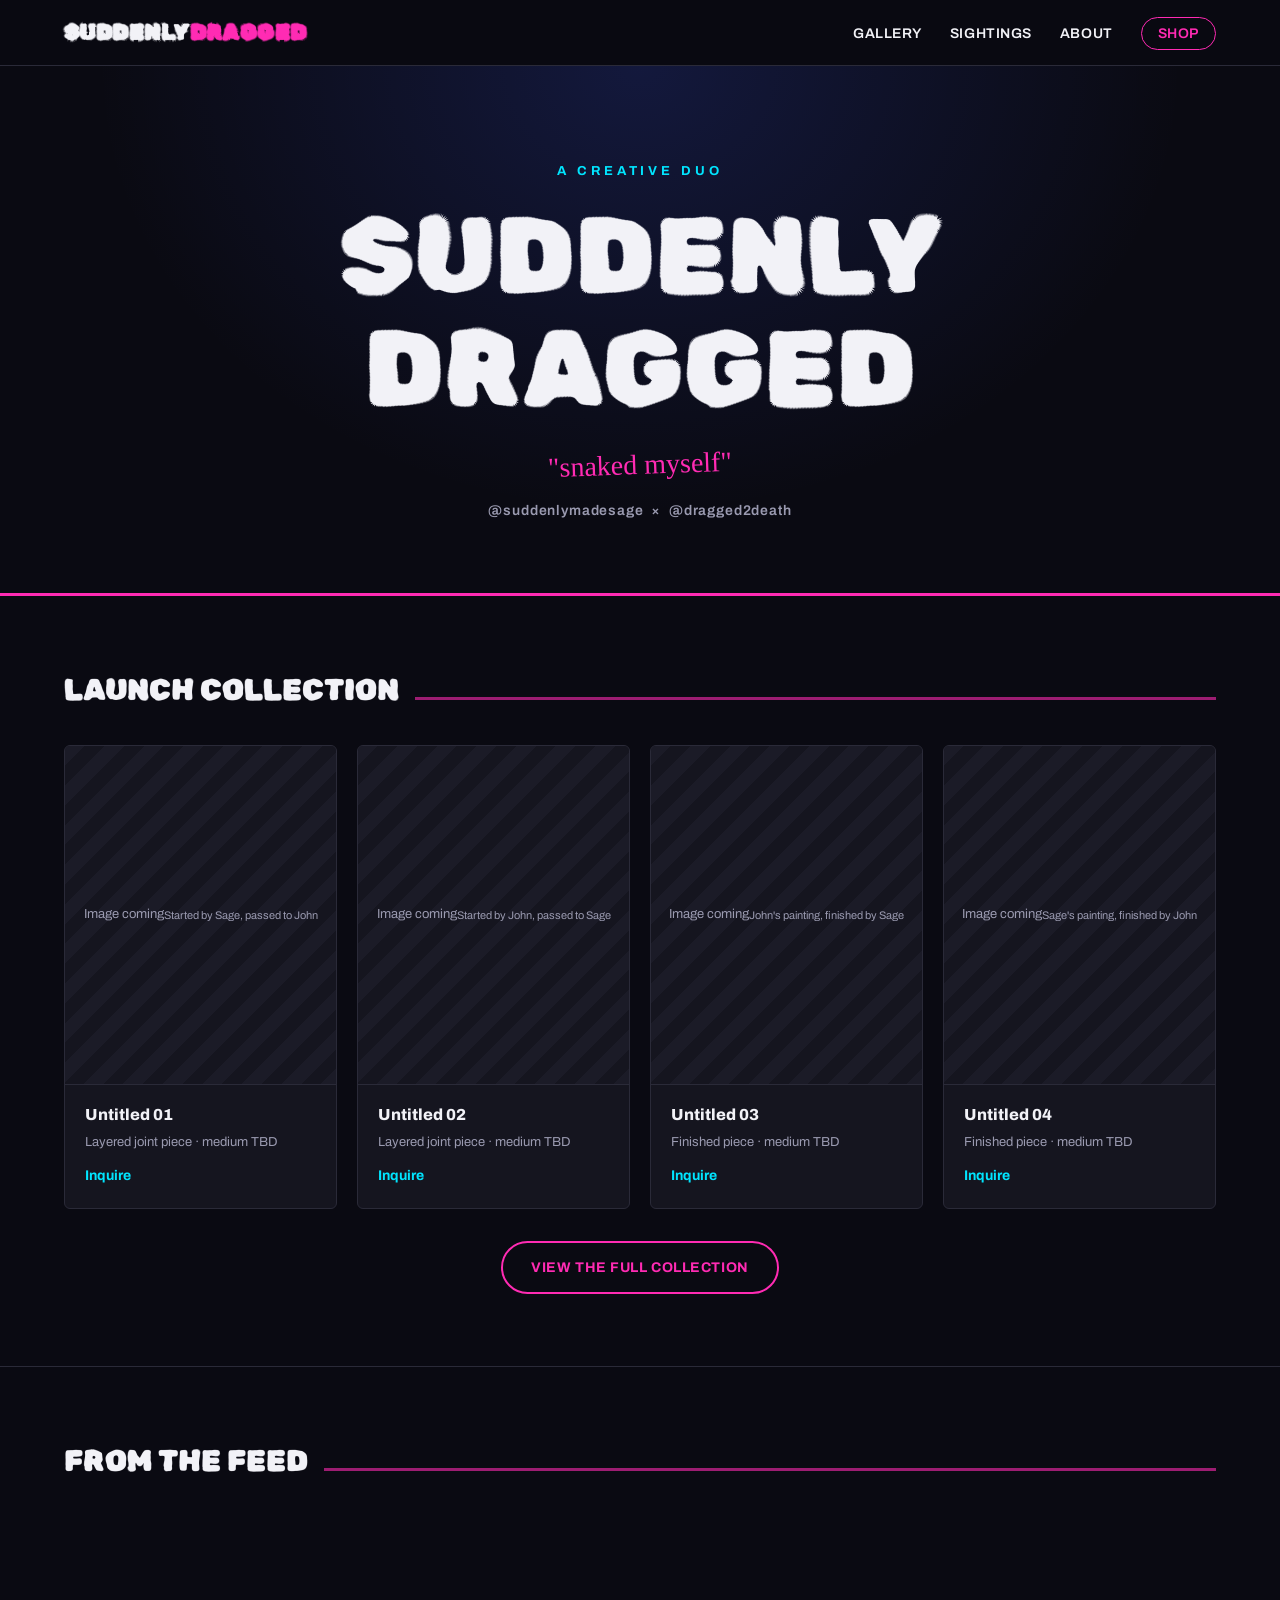
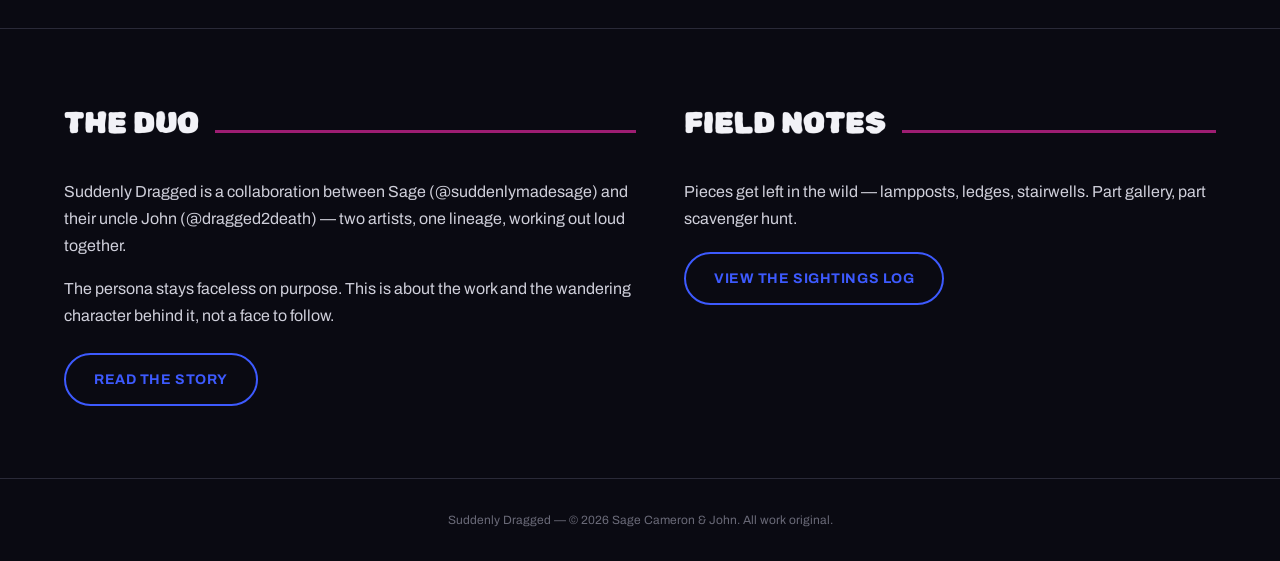
==== index.html @ cc959b2f "Initial site: Suddenly Dragged launch pages Homepage, gallery, about, shop, sightings log, and hidde" ====
<!doctype html>
<html lang="en">
<head>
<meta charset="utf-8">
<meta name="viewport" content="width=device-width, initial-scale=1">
<title>Suddenly Dragged</title>
<meta name="description" content="Suddenly Dragged — a creative duo by Sage Cameron (@suddenlymadesage) and John (@dragged2death). Collaborative paintings, mixed media, and merch.">
<link rel="preconnect" href="https://fonts.googleapis.com">
<link rel="stylesheet" href="https://fonts.googleapis.com/css2?family=Rubik+Spray+Paint&family=Permanent+Marker&family=Archivo:wght@400;500;600;700;800&display=swap">
<link rel="stylesheet" href="css/style.css">
<!--
  Analytics: using Netlify Analytics (privacy-friendly, server-side — no
  script needed here). Turn it on per-site in the Netlify dashboard under
  Site configuration > Analytics once the site is deployed there.
-->
</head>
<body>

<nav class="site-nav">
  <div class="wrap">
    <a href="index.html" class="logo">Suddenly<span>Dragged</span></a>
    <ul>
      <li><a href="gallery.html" data-nav="gallery.html">Gallery</a></li>
      <li><a href="sightings.html" data-nav="sightings.html">Sightings</a></li>
      <li><a href="about.html" data-nav="about.html">About</a></li>
      <li class="cta-item"><a href="shop.html" class="cta" data-nav="shop.html">Shop</a></li>
    </ul>
  </div>
</nav>

<header class="hero">
  <div class="wrap">
    <div class="eyebrow">A creative duo</div>
    <h1>Suddenly<br>Dragged</h1>
    <div class="scrawl" data-scrawl>&nbsp;</div>
    <div class="handles">@suddenlymadesage &nbsp;×&nbsp; @dragged2death</div>
  </div>
</header>

<section class="section">
  <div class="wrap">
    <div class="section-head">
      <h2>Launch Collection</h2>
      <div class="rule"></div>
    </div>
    <div class="grid grid-4">

      <div class="card">
        <div class="frame">Image coming<br><span style="font-size:11px;">Started by Sage, passed to John</span></div>
        <div class="body">
          <div class="title">Untitled 01</div>
          <div class="meta">Layered joint piece &middot; medium TBD</div>
          <div class="price">Inquire</div>
        </div>
      </div>

      <div class="card">
        <div class="frame">Image coming<br><span style="font-size:11px;">Started by John, passed to Sage</span></div>
        <div class="body">
          <div class="title">Untitled 02</div>
          <div class="meta">Layered joint piece &middot; medium TBD</div>
          <div class="price">Inquire</div>
        </div>
      </div>

      <div class="card">
        <div class="frame">Image coming<br><span style="font-size:11px;">John's painting, finished by Sage</span></div>
        <div class="body">
          <div class="title">Untitled 03</div>
          <div class="meta">Finished piece &middot; medium TBD</div>
          <div class="price">Inquire</div>
        </div>
      </div>

      <div class="card">
        <div class="frame">Image coming<br><span style="font-size:11px;">Sage's painting, finished by John</span></div>
        <div class="body">
          <div class="title">Untitled 04</div>
          <div class="meta">Finished piece &middot; medium TBD</div>
          <div class="price">Inquire</div>
        </div>
      </div>

    </div>
    <div style="margin-top:32px; text-align:center;">
      <a href="gallery.html" class="btn">View the full collection</a>
    </div>
  </div>
</section>

<section class="section">
  <div class="wrap">
    <div class="section-head">
      <h2>From the Feed</h2>
      <div class="rule"></div>
    </div>
    <!--
      Zero-auth placeholder: swap each blockquote's data-instgrm-permalink
      for a real post URL once there are posts under this handle, then the
      official Instagram embed script below renders them automatically.
      A true "auto-pull latest posts" feed needs Instagram's Graph API,
      which requires a Business/Creator account + a Meta developer app —
      bigger lift, can set up later if this isn't enough.
    -->
    <div class="feed-strip">
      <blockquote class="instagram-media" data-instgrm-permalink="https://www.instagram.com/suddenlymadesage/" data-instgrm-version="14" style="width:280px;"></blockquote>
      <blockquote class="instagram-media" data-instgrm-permalink="https://www.instagram.com/dragged2death/" data-instgrm-version="14" style="width:280px;"></blockquote>
    </div>
    <script async src="//www.instagram.com/embed.js"></script>
  </div>
</section>

<section class="section">
  <div class="wrap" style="display:flex; flex-wrap:wrap; gap:48px; align-items:flex-start;">
    <div style="flex:1 1 320px;">
      <div class="section-head"><h2>The Duo</h2><div class="rule"></div></div>
      <div class="prose">
        <p>Suddenly Dragged is a collaboration between Sage (@suddenlymadesage) and their uncle John (@dragged2death) — two artists, one lineage, working out loud together.</p>
        <p>The persona stays faceless on purpose. This is about the work and the wandering character behind it, not a face to follow.</p>
      </div>
      <div style="margin-top:24px;">
        <a href="about.html" class="btn blue">Read the story</a>
      </div>
    </div>
    <div style="flex:1 1 280px;">
      <div class="section-head"><h2>Field Notes</h2><div class="rule"></div></div>
      <div class="prose">
        <p>Pieces get left in the wild — lampposts, ledges, stairwells. Part gallery, part scavenger hunt.</p>
      </div>
      <div style="margin-top:20px;">
        <a href="sightings.html" class="btn blue">View the sightings log</a>
      </div>
    </div>
  </div>
</section>

<footer class="site-footer">
  <div class="wrap">Suddenly Dragged — &copy; <span id="year"></span> Sage Cameron &amp; John. All work original.</div>
</footer>

<script src="js/main.js"></script>
<script>document.getElementById('year').textContent = new Date().getFullYear();</script>
</body>
</html>
---- css/style.css ----
/* ===========================================================
   Suddenly Dragged — shared stylesheet
   Palette: void black / hot magenta / electric blue / glitch cyan / white
   Type: Rubik Spray Paint (wordmark), Permanent Marker (scrawl), Archivo (body)
   =========================================================== */

:root {
  --void: #0A0A12;
  --panel: #15151F;
  --border: #2A2A38;
  --ink: #F2F2F7;
  --muted: #9A9AB0;
  --magenta: #FF2BB3;
  --blue: #3D5AFE;
  --cyan: #00E5FF;
  --white: #FFFFFF;

  --font-wild: 'Rubik Spray Paint', cursive;
  --font-scrawl: 'Permanent Marker', cursive;
  --font-body: 'Archivo', sans-serif;
}

* { box-sizing: border-box; }

html { scroll-behavior: smooth; }

body {
  margin: 0;
  background: var(--void);
  color: var(--ink);
  font-family: var(--font-body);
  line-height: 1.5;
  -webkit-font-smoothing: antialiased;
}

a { color: var(--cyan); text-decoration: none; }
a:hover { color: #6ff3ff; }

::selection { background: var(--magenta); color: var(--void); }

img { max-width: 100%; display: block; }

.wrap {
  width: 100%;
  max-width: 1200px;
  margin: 0 auto;
  padding: 0 24px;
}

/* ---------- Nav ---------- */
.site-nav {
  position: sticky;
  top: 0;
  z-index: 50;
  background: rgba(10, 10, 18, 0.85);
  backdrop-filter: blur(8px);
  border-bottom: 1px solid var(--border);
}

.site-nav .wrap {
  display: flex;
  align-items: center;
  justify-content: space-between;
  gap: 16px;
  padding-top: 16px;
  padding-bottom: 16px;
}

.site-nav .logo {
  font-family: var(--font-wild);
  font-size: 22px;
  color: var(--ink);
  text-transform: uppercase;
  letter-spacing: 0.02em;
}

.site-nav .logo span { color: var(--magenta); }

.site-nav ul {
  list-style: none;
  display: flex;
  gap: 28px;
  margin: 0;
  padding: 0;
}

.site-nav a {
  color: var(--ink);
  font-weight: 600;
  font-size: 14px;
  letter-spacing: 0.04em;
  text-transform: uppercase;
}

.site-nav a:hover { color: var(--cyan); }

.site-nav .cta {
  border: 1px solid var(--magenta);
  color: var(--magenta) !important;
  padding: 8px 16px;
  border-radius: 999px;
}

.site-nav .cta:hover {
  background: var(--magenta);
  color: var(--void) !important;
}

/* ---------- Hero ---------- */
.hero {
  padding: 96px 0 72px;
  text-align: center;
  background: radial-gradient(ellipse at 50% 0%, rgba(61,90,254,0.18), transparent 60%);
  border-bottom: 3px solid var(--magenta);
}

.hero .eyebrow {
  font-size: 13px;
  font-weight: 700;
  letter-spacing: 0.3em;
  text-transform: uppercase;
  color: var(--cyan);
  margin-bottom: 18px;
}

.hero h1 {
  font-family: var(--font-wild);
  font-weight: 400;
  font-size: clamp(44px, 9vw, 108px);
  line-height: 1.05;
  text-transform: uppercase;
  margin: 0 auto 18px;
  max-width: 900px;
}

.hero .scrawl {
  font-family: var(--font-scrawl);
  font-size: clamp(18px, 2.6vw, 28px);
  color: var(--magenta);
  transform: rotate(-2deg);
  display: inline-block;
  margin-bottom: 14px;
}

.hero .handles {
  color: var(--muted);
  font-size: 14px;
  letter-spacing: 0.06em;
  font-weight: 600;
}

/* ---------- Section headers ---------- */
.section { padding: 72px 0; }
.section + .section { border-top: 1px solid var(--border); }

.section-head {
  display: flex;
  align-items: baseline;
  gap: 16px;
  margin-bottom: 32px;
}

.section-head h2 {
  margin: 0;
  font-family: var(--font-wild);
  font-weight: 400;
  font-size: 30px;
  text-transform: uppercase;
}

.section-head .rule {
  height: 3px;
  flex: 1;
  background: var(--magenta);
  opacity: 0.6;
}

/* ---------- Cards / grid ---------- */
.grid {
  display: grid;
  grid-template-columns: repeat(3, minmax(0, 1fr));
  gap: 20px;
}

.grid.grid-4 { grid-template-columns: repeat(4, minmax(0, 1fr)); }

@media (max-width: 1080px) {
  .grid.grid-4 { grid-template-columns: repeat(2, minmax(0, 1fr)); }
}

.card {
  background: var(--panel);
  border: 1px solid var(--border);
  border-radius: 6px;
  overflow: hidden;
  transition: transform 0.2s ease, border-color 0.2s ease;
}

.card:hover {
  transform: translateY(-4px);
  border-color: var(--cyan);
}

.card .frame {
  aspect-ratio: 4/5;
  background: repeating-linear-gradient(135deg, #1b1b27 0 14px, #15151f 14px 28px);
  display: flex;
  align-items: center;
  justify-content: center;
  color: var(--muted);
  font-size: 13px;
  text-align: center;
  padding: 16px;
  border-bottom: 1px solid var(--border);
}

.card .frame img { width: 100%; height: 100%; object-fit: cover; }

.card .body { padding: 18px 20px 22px; display: flex; flex-direction: column; gap: 6px; }
.card .title { font-weight: 800; font-size: 16px; }
.card .meta { font-size: 13px; color: var(--muted); }
.card .price { font-size: 14px; color: var(--cyan); font-weight: 700; margin-top: 6px; }

/* ---------- Buttons ---------- */
.btn {
  display: inline-block;
  padding: 14px 28px;
  border-radius: 999px;
  font-weight: 700;
  font-size: 14px;
  letter-spacing: 0.04em;
  text-transform: uppercase;
  border: 2px solid var(--magenta);
  color: var(--magenta);
  background: transparent;
}

.btn:hover { background: var(--magenta); color: var(--void); }

.btn.solid {
  background: var(--magenta);
  color: var(--void);
}

.btn.solid:hover { background: #ff57c5; color: var(--void); }

.btn.blue { border-color: var(--blue); color: var(--blue); }
.btn.blue:hover { background: var(--blue); color: var(--white); }

/* ---------- Prose ---------- */
.prose { max-width: 720px; color: #CFCFDA; font-size: 16px; line-height: 1.7; }
.prose p + p { margin-top: 16px; }

/* ---------- Callout ---------- */
.callout {
  background: #160B1D;
  border: 1px solid var(--magenta);
  border-radius: 6px;
  padding: 28px 32px;
}

/* ---------- Footer ---------- */
.site-footer {
  padding: 32px 0;
  text-align: center;
  font-size: 12px;
  color: #6A6A78;
  border-top: 1px solid var(--border);
}

.site-footer a { color: #6A6A78; }
.site-footer a:hover { color: var(--cyan); }

/* ---------- Glitch hover (image / title reveal) ---------- */
@keyframes sd-glitch {
  0%   { clip-path: inset(0 0 85% 0); transform: translate(-3px,0); }
  20%  { clip-path: inset(40% 0 40% 0); transform: translate(3px,0); }
  40%  { clip-path: inset(10% 0 70% 0); transform: translate(-2px,0); }
  60%  { clip-path: inset(60% 0 10% 0); transform: translate(2px,0); }
  80%  { clip-path: inset(25% 0 60% 0); transform: translate(-1px,0); }
  100% { clip-path: inset(0 0 85% 0); transform: translate(0,0); }
}

.glitch-wrap { position: relative; display: inline-block; }
.glitch-wrap .g1, .glitch-wrap .g2 {
  position: absolute; inset: 0;
  mix-blend-mode: screen;
  display: none;
}
.glitch-wrap:hover .g1, .glitch-wrap:hover .g2 { display: block; }
.glitch-wrap .g1 { color: var(--magenta); animation: sd-glitch 1.1s infinite linear; }
.glitch-wrap .g2 { color: var(--cyan); animation: sd-glitch 0.9s infinite linear reverse; }

/* ---------- Instagram feed strip ---------- */
.feed-strip {
  display: flex;
  gap: 16px;
  overflow-x: auto;
  padding-bottom: 8px;
}

.feed-strip > * { flex: 0 0 auto; }

/* ---------- Sightings log ---------- */
.sighting {
  display: flex;
  gap: 20px;
  padding: 20px 0;
  border-bottom: 1px solid var(--border);
}

.sighting .pin {
  flex: 0 0 auto;
  width: 40px; height: 40px;
  border-radius: 999px;
  border: 2px solid var(--cyan);
  color: var(--cyan);
  display: flex; align-items: center; justify-content: center;
  font-family: var(--font-wild);
  font-size: 14px;
}

.sighting .where { font-weight: 800; font-size: 15px; }
.sighting .when { color: var(--muted); font-size: 13px; margin-top: 2px; }
.sighting .note { color: #CFCFDA; font-size: 14px; margin-top: 8px; }

/* ---------- Responsive ---------- */
@media (max-width: 900px) {
  .grid { grid-template-columns: repeat(2, minmax(0,1fr)); }
  .site-nav ul { gap: 16px; }
}

@media (max-width: 640px) {
  .grid { grid-template-columns: 1fr; }
  .site-nav ul li:not(.cta-item) { display: none; }
  .hero { padding: 72px 0 56px; }
}
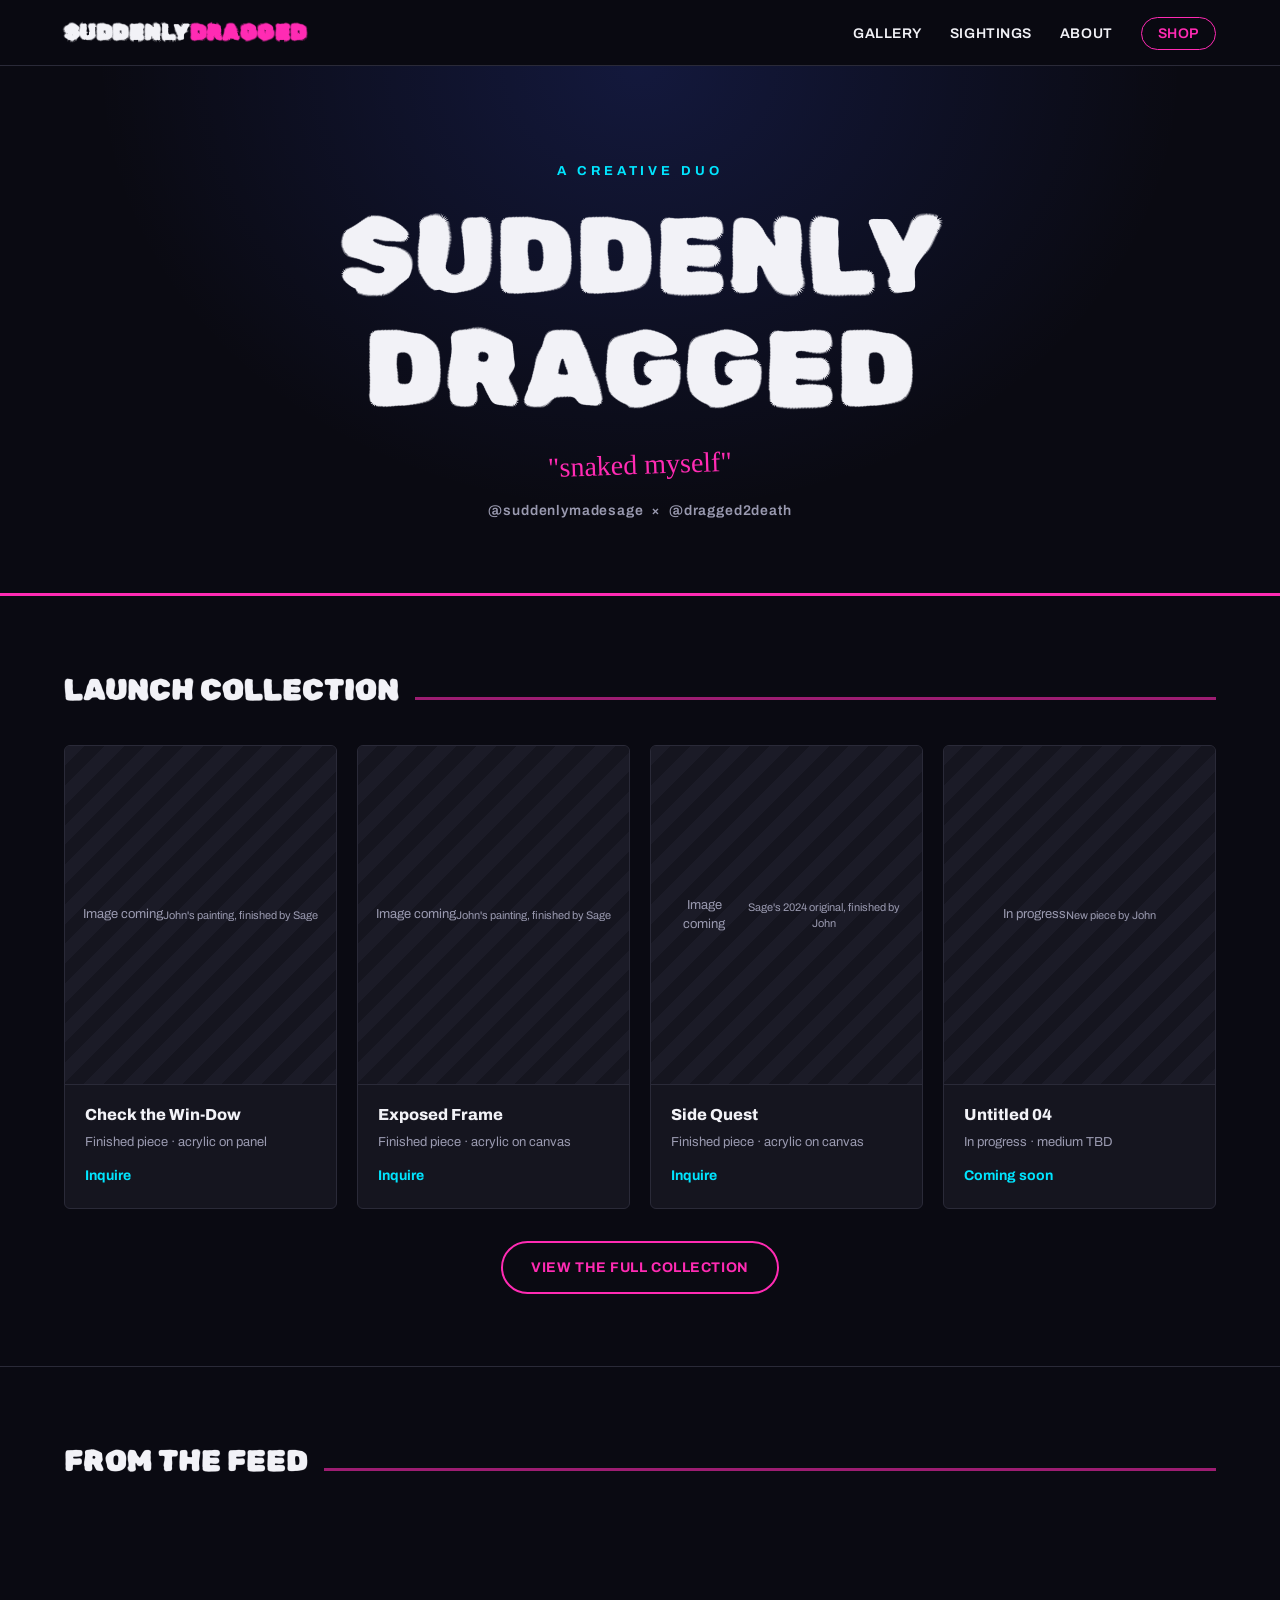
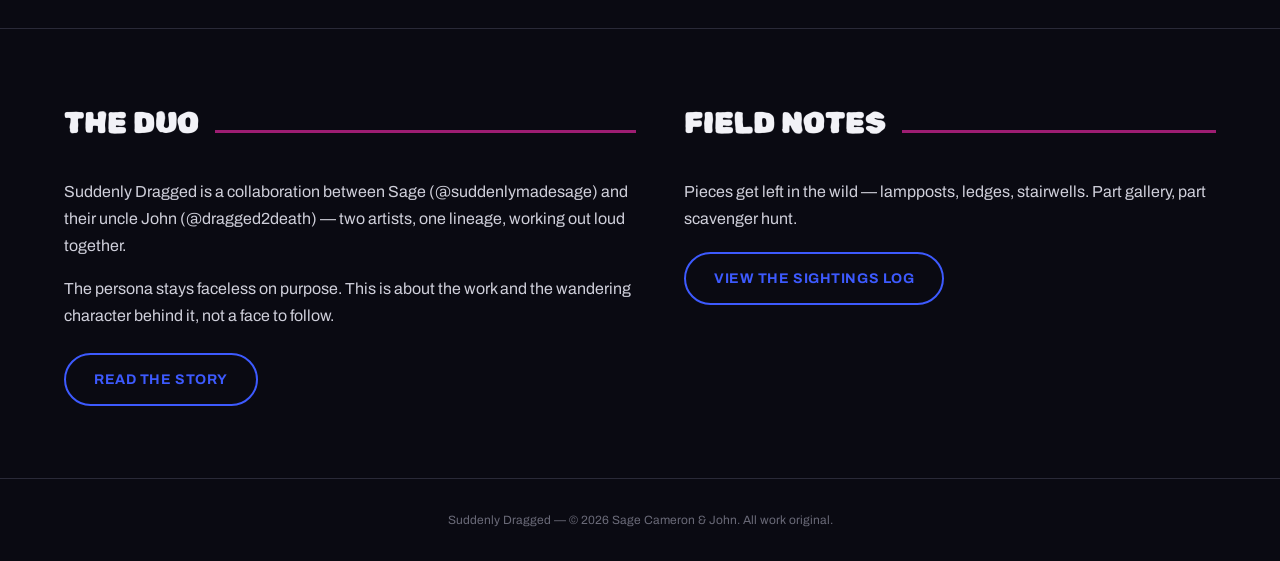
==== commit 4abcbdc3: "Name the three finished launch pieces, correct collab credits - Check the Win-Dow, Exposed Frame: Jo" ====
--- a/index.html
+++ b/index.html
@@ -46,19 +46,10 @@
     <div class="grid grid-4">
 
       <div class="card">
-        <div class="frame">Image coming<br><span style="font-size:11px;">Started by Sage, passed to John</span></div>
+        <div class="frame">Image coming<br><span style="font-size:11px;">John's painting, finished by Sage</span></div>
         <div class="body">
-          <div class="title">Untitled 01</div>
-          <div class="meta">Layered joint piece &middot; medium TBD</div>
-          <div class="price">Inquire</div>
-        </div>
-      </div>
-
-      <div class="card">
-        <div class="frame">Image coming<br><span style="font-size:11px;">Started by John, passed to Sage</span></div>
-        <div class="body">
-          <div class="title">Untitled 02</div>
-          <div class="meta">Layered joint piece &middot; medium TBD</div>
+          <div class="title">Check the Win-Dow</div>
+          <div class="meta">Finished piece &middot; acrylic on panel</div>
           <div class="price">Inquire</div>
         </div>
       </div>
@@ -66,18 +57,27 @@
       <div class="card">
         <div class="frame">Image coming<br><span style="font-size:11px;">John's painting, finished by Sage</span></div>
         <div class="body">
-          <div class="title">Untitled 03</div>
-          <div class="meta">Finished piece &middot; medium TBD</div>
+          <div class="title">Exposed Frame</div>
+          <div class="meta">Finished piece &middot; acrylic on canvas</div>
           <div class="price">Inquire</div>
         </div>
       </div>
 
       <div class="card">
-        <div class="frame">Image coming<br><span style="font-size:11px;">Sage's painting, finished by John</span></div>
+        <div class="frame">Image coming<br><span style="font-size:11px;">Sage's 2024 original, finished by John</span></div>
+        <div class="body">
+          <div class="title">Side Quest</div>
+          <div class="meta">Finished piece &middot; acrylic on canvas</div>
+          <div class="price">Inquire</div>
+        </div>
+      </div>
+
+      <div class="card">
+        <div class="frame">In progress<br><span style="font-size:11px;">New piece by John</span></div>
         <div class="body">
           <div class="title">Untitled 04</div>
-          <div class="meta">Finished piece &middot; medium TBD</div>
-          <div class="price">Inquire</div>
+          <div class="meta">In progress &middot; medium TBD</div>
+          <div class="price">Coming soon</div>
         </div>
       </div>
 
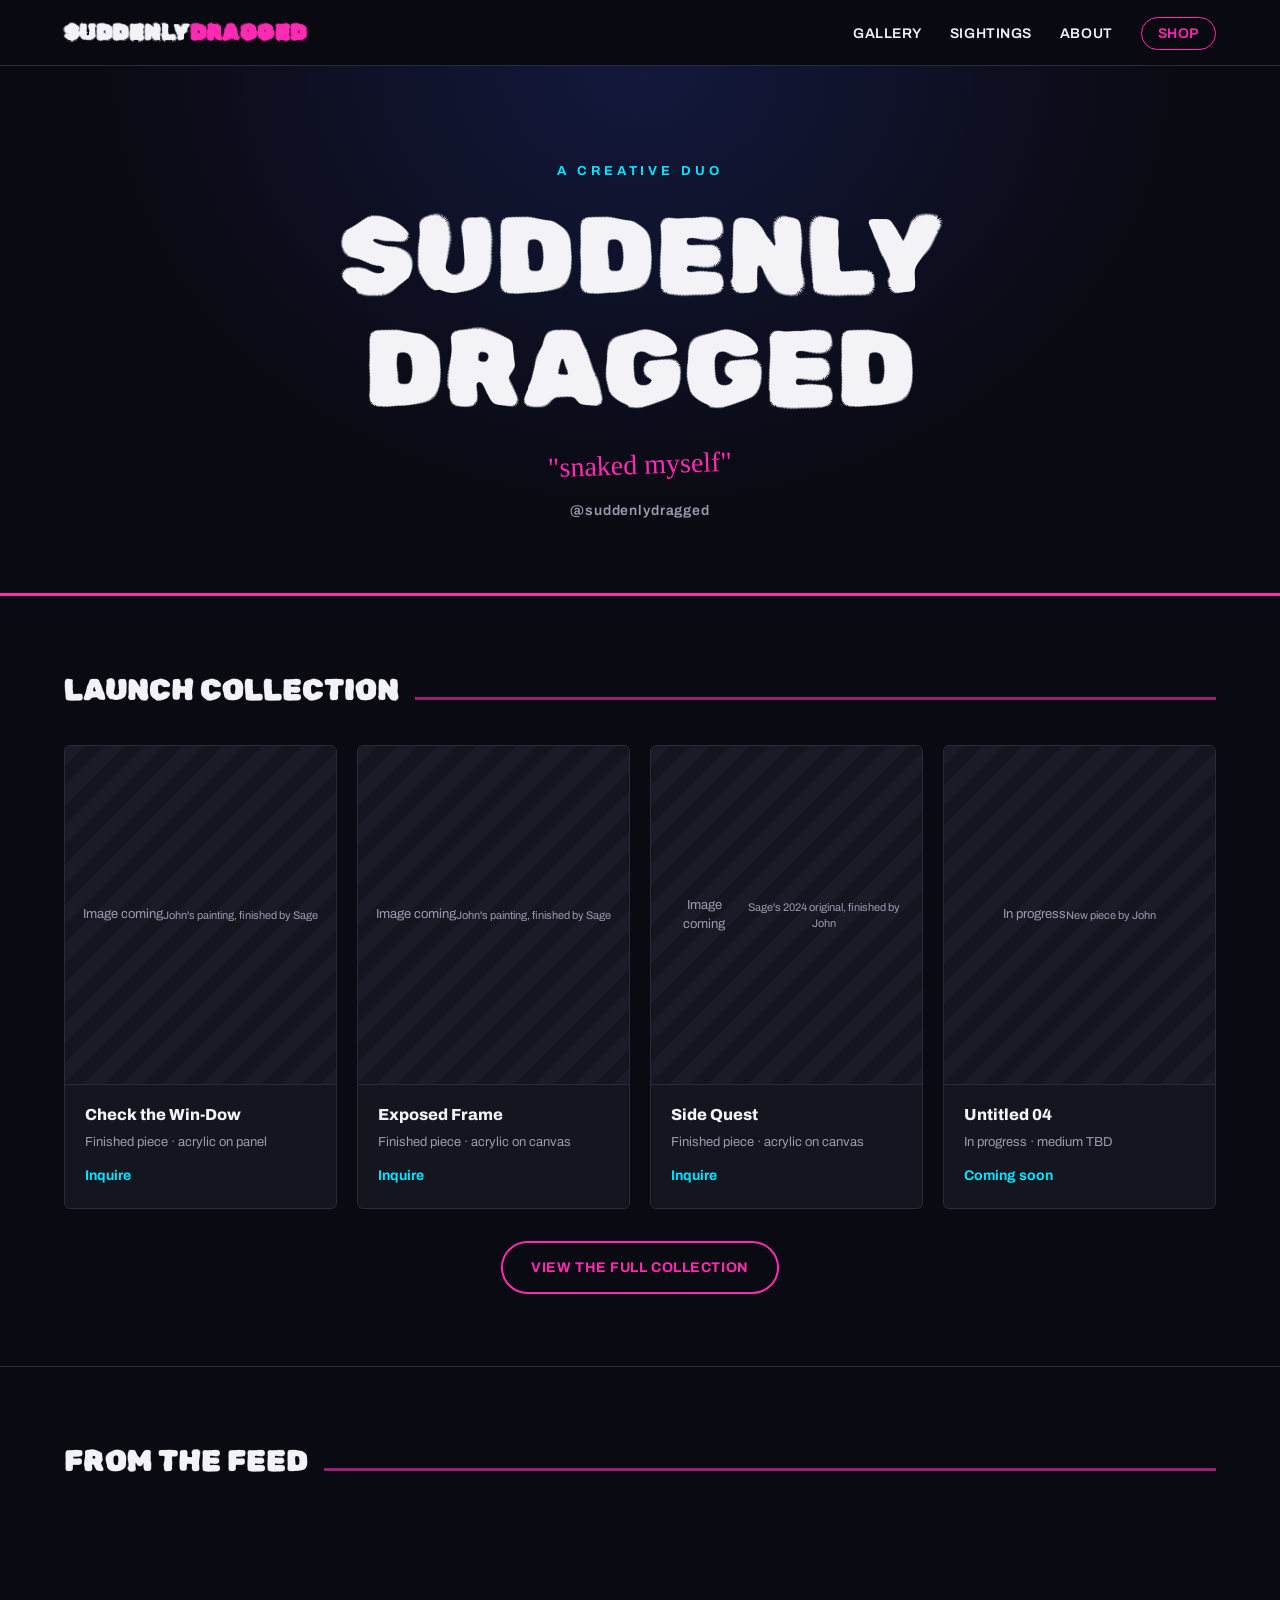
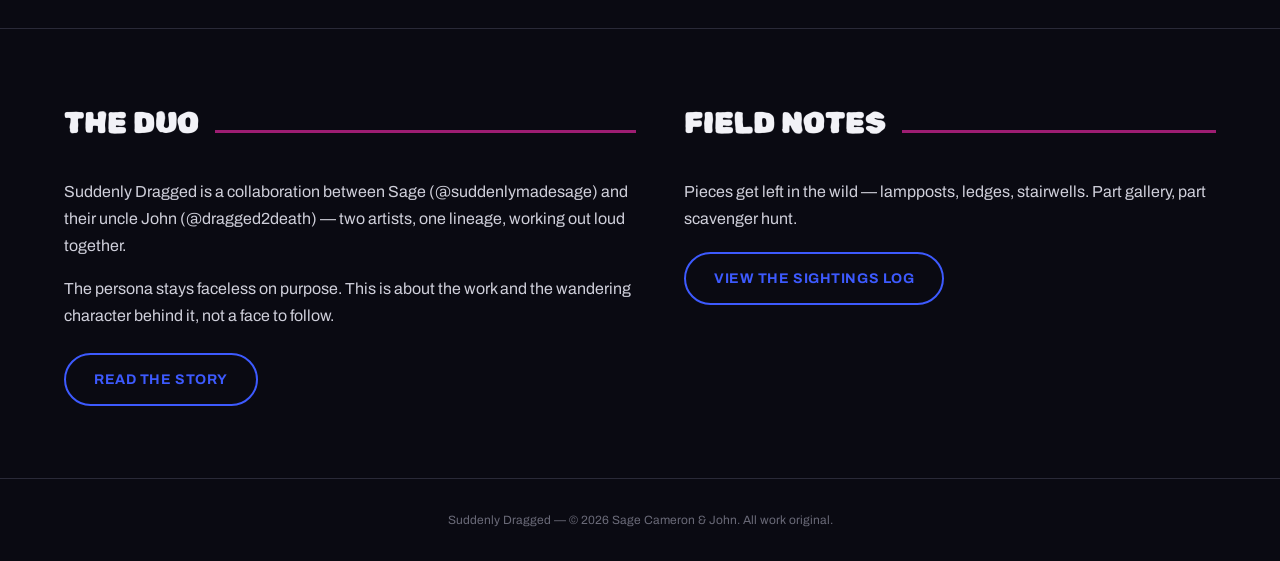
==== commit 2ceacc56: "Add real piece dimensions, point IG feed/inquiry at @suddenlydragged Gallery now lists 18 x 24 in fo" ====
--- a/index.html
+++ b/index.html
@@ -33,7 +33,7 @@
     <div class="eyebrow">A creative duo</div>
     <h1>Suddenly<br>Dragged</h1>
     <div class="scrawl" data-scrawl>&nbsp;</div>
-    <div class="handles">@suddenlymadesage &nbsp;×&nbsp; @dragged2death</div>
+    <div class="handles">@suddenlydragged</div>
   </div>
 </header>
 
@@ -95,16 +95,15 @@
       <div class="rule"></div>
     </div>
     <!--
-      Zero-auth placeholder: swap each blockquote's data-instgrm-permalink
-      for a real post URL once there are posts under this handle, then the
-      official Instagram embed script below renders them automatically.
+      Zero-auth placeholder: swap the blockquote's data-instgrm-permalink
+      for a real post URL once there are posts under @suddenlydragged, then
+      the official Instagram embed script below renders them automatically.
       A true "auto-pull latest posts" feed needs Instagram's Graph API,
       which requires a Business/Creator account + a Meta developer app —
       bigger lift, can set up later if this isn't enough.
     -->
     <div class="feed-strip">
-      <blockquote class="instagram-media" data-instgrm-permalink="https://www.instagram.com/suddenlymadesage/" data-instgrm-version="14" style="width:280px;"></blockquote>
-      <blockquote class="instagram-media" data-instgrm-permalink="https://www.instagram.com/dragged2death/" data-instgrm-version="14" style="width:280px;"></blockquote>
+      <blockquote class="instagram-media" data-instgrm-permalink="https://www.instagram.com/suddenlydragged/" data-instgrm-version="14" style="width:280px;"></blockquote>
     </div>
     <script async src="//www.instagram.com/embed.js"></script>
   </div>
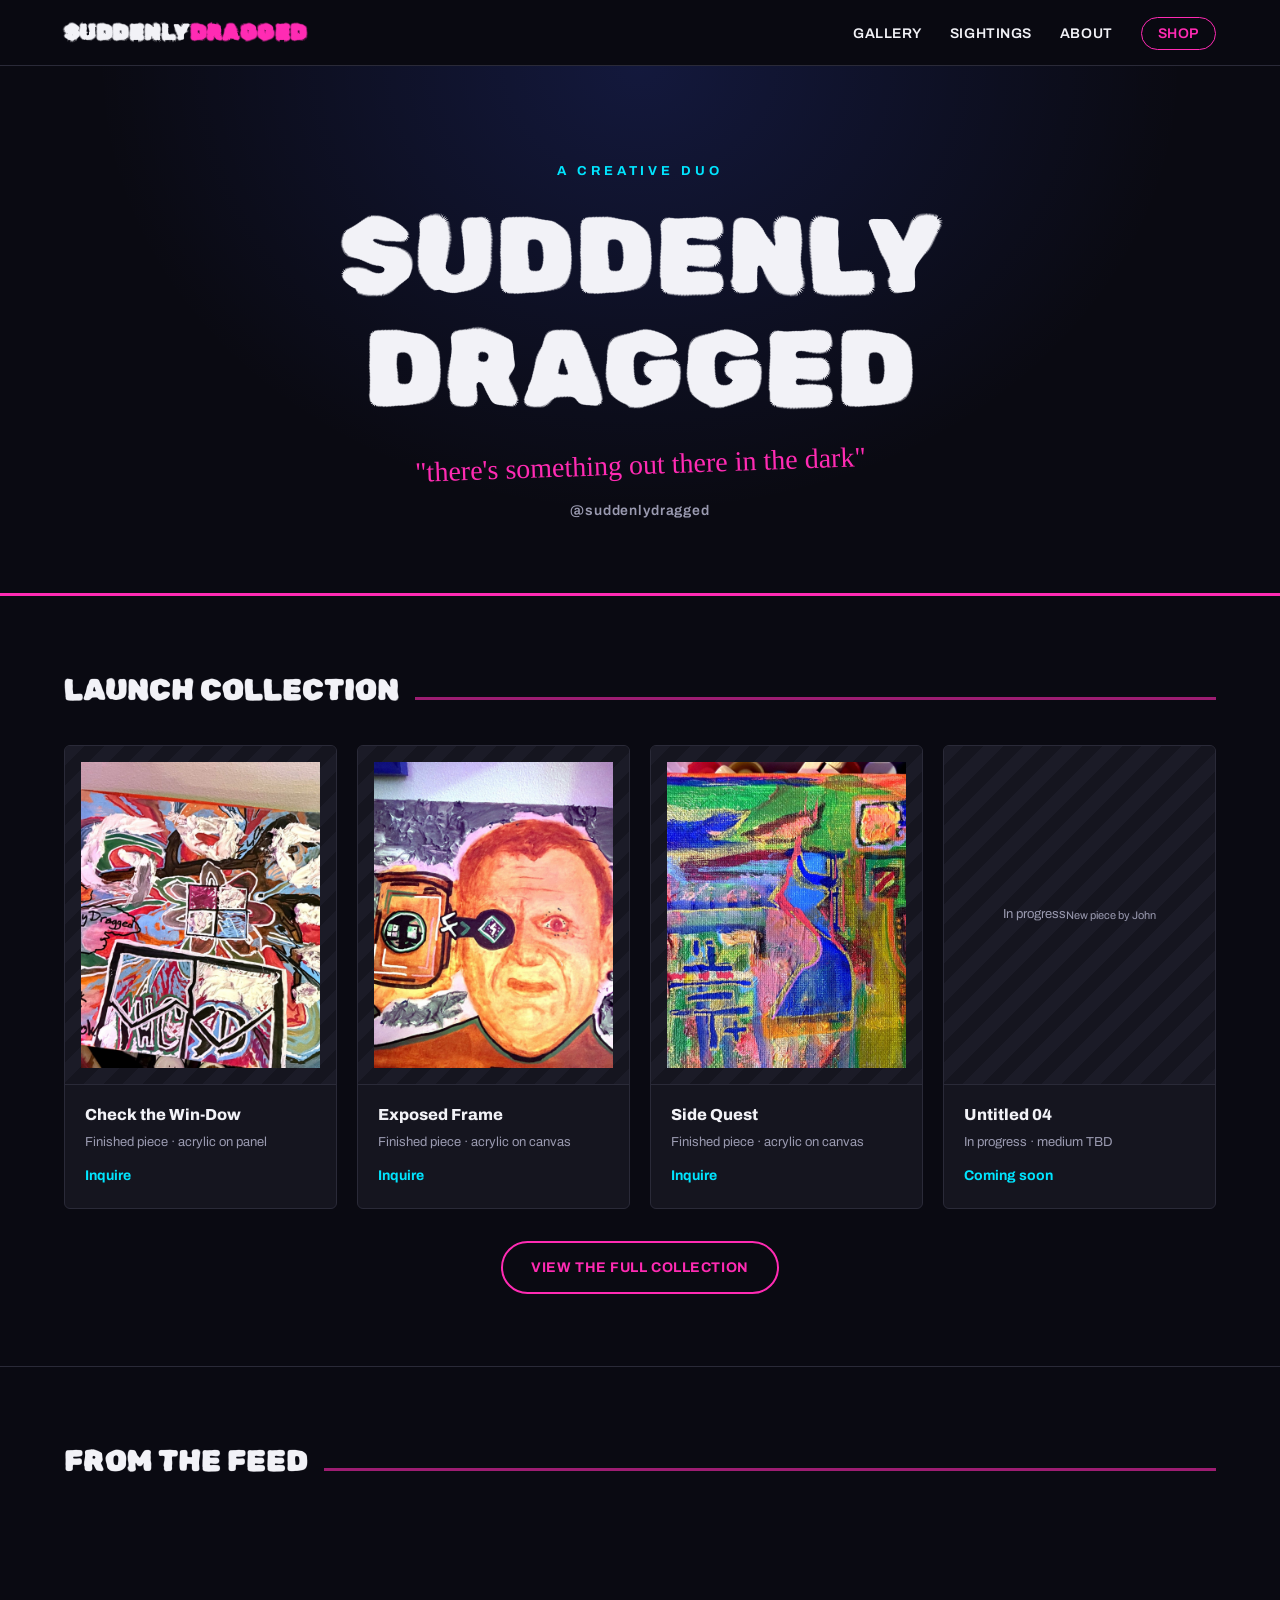
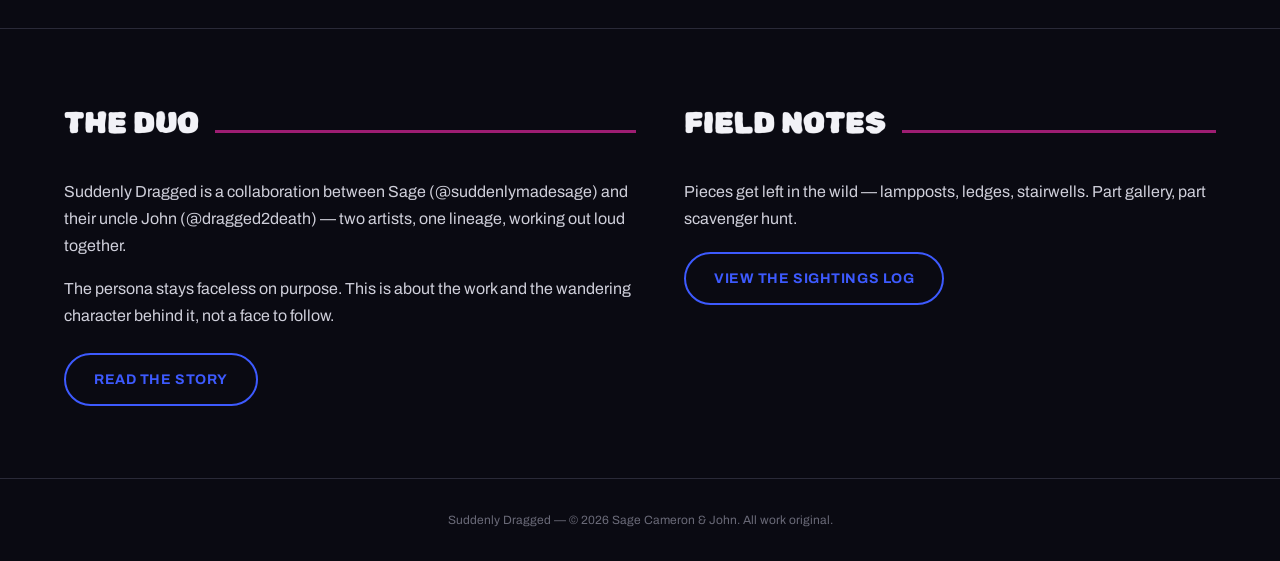
==== commit 44912d39: "Add real photos for the three launch collection paintings Color-graded and cropped photos of Check t" ====
--- a/index.html
+++ b/index.html
@@ -46,7 +46,7 @@
     <div class="grid grid-4">
 
       <div class="card">
-        <div class="frame">Image coming<br><span style="font-size:11px;">John's painting, finished by Sage</span></div>
+        <div class="frame"><img src="images/check-the-window.jpg" alt="Check the Win-Dow — collaborative acrylic painting"></div>
         <div class="body">
           <div class="title">Check the Win-Dow</div>
           <div class="meta">Finished piece &middot; acrylic on panel</div>
@@ -55,7 +55,7 @@
       </div>
 
       <div class="card">
-        <div class="frame">Image coming<br><span style="font-size:11px;">John's painting, finished by Sage</span></div>
+        <div class="frame"><img src="images/exposed-frame.jpg" alt="Exposed Frame — collaborative acrylic painting"></div>
         <div class="body">
           <div class="title">Exposed Frame</div>
           <div class="meta">Finished piece &middot; acrylic on canvas</div>
@@ -64,7 +64,7 @@
       </div>
 
       <div class="card">
-        <div class="frame">Image coming<br><span style="font-size:11px;">Sage's 2024 original, finished by John</span></div>
+        <div class="frame"><img src="images/side-quest.jpg" alt="Side Quest — collaborative acrylic painting"></div>
         <div class="body">
           <div class="title">Side Quest</div>
           <div class="meta">Finished piece &middot; acrylic on canvas</div>
